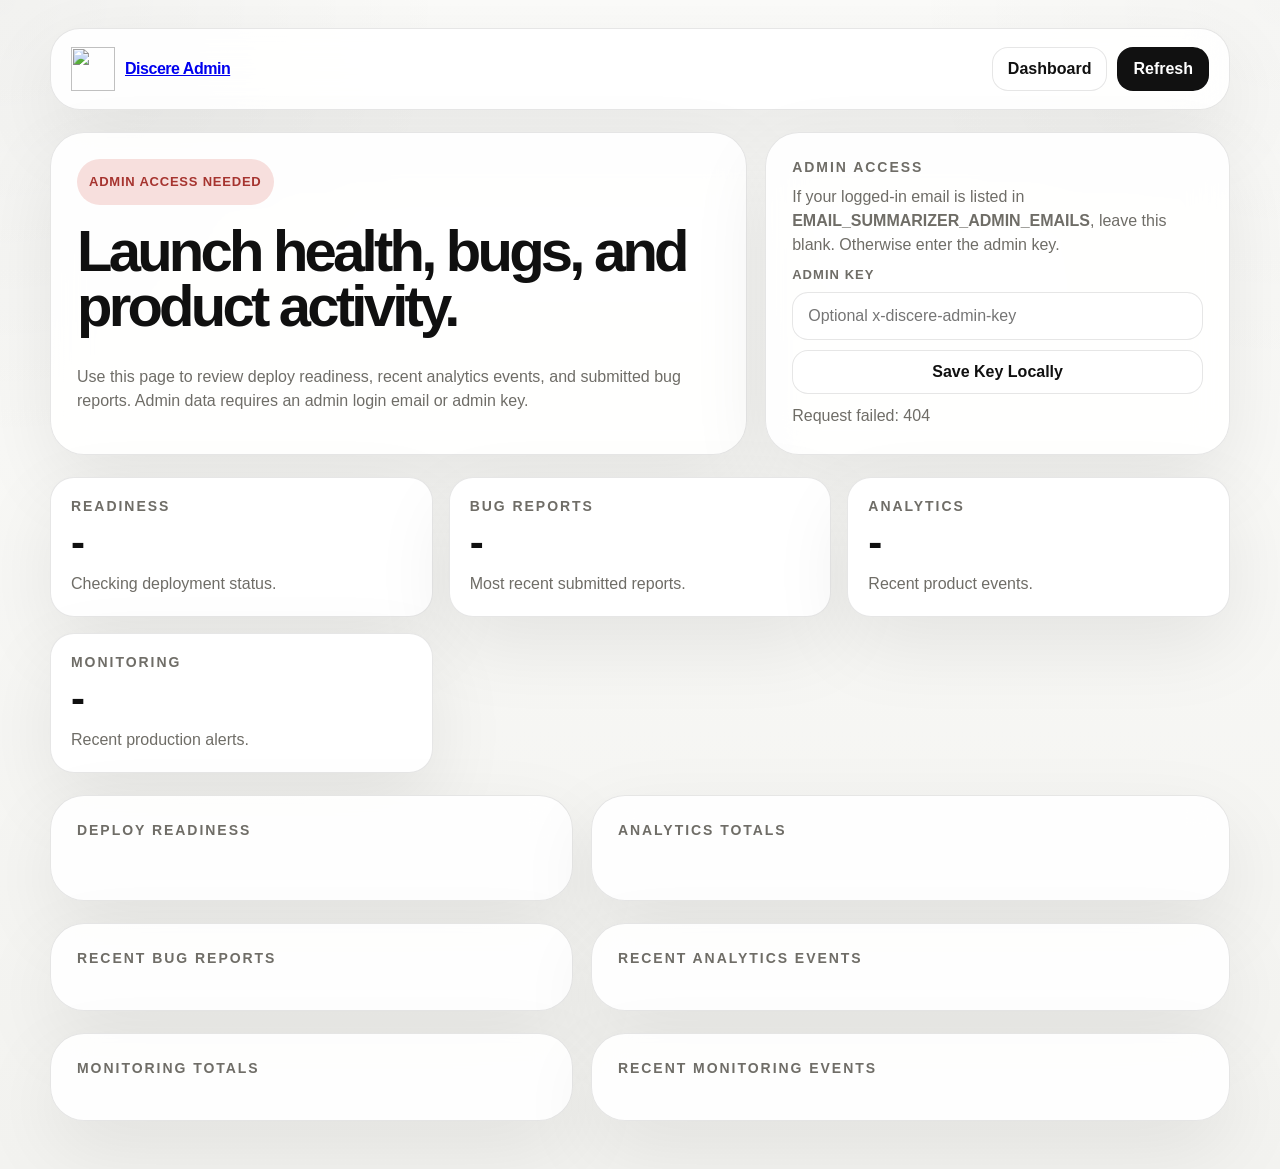
==== Email_Summarizer/dashboard_static/admin.html @ 5c973fde "Add launch readiness docs and monitoring" ====
<!doctype html>
<html lang="en">
  <head>
    <meta charset="utf-8" />
    <meta name="viewport" content="width=device-width, initial-scale=1" />
    <title>Discere Admin</title>
    <link rel="icon" type="image/png" href="/dashboard_static/discere-logo.png" />
    <link rel="apple-touch-icon" href="/dashboard_static/discere-logo.png" />
    <style>
      :root {
        --bg: #f3f3f0;
        --panel: rgba(255, 255, 255, 0.9);
        --panel-strong: #fff;
        --border: rgba(17, 17, 17, 0.1);
        --text: #101010;
        --muted: #6f6d67;
        --accent: #111;
        --green: #205f4f;
        --green-bg: #dfeee8;
        --red: #a6342f;
        --red-bg: #f7dfdd;
        --yellow: #765a14;
        --yellow-bg: #f3ead0;
        --shadow: 0 28px 80px rgba(10, 10, 10, 0.08);
      }

      * { box-sizing: border-box; }

      body {
        margin: 0;
        min-height: 100vh;
        font-family: -apple-system, BlinkMacSystemFont, "SF Pro Display", "SF Pro Text", "Segoe UI", sans-serif;
        color: var(--text);
        background:
          radial-gradient(circle at top left, rgba(0, 0, 0, 0.04), transparent 26%),
          radial-gradient(circle at top right, rgba(0, 0, 0, 0.025), transparent 22%),
          linear-gradient(180deg, #fbfbf9 0%, var(--bg) 100%);
      }

      .page {
        width: min(1180px, calc(100% - 40px));
        margin: 0 auto;
        padding: 28px 0 48px;
        display: grid;
        gap: 22px;
      }

      .topbar,
      .panel,
      .card {
        border: 1px solid var(--border);
        background: var(--panel);
        box-shadow: var(--shadow);
        backdrop-filter: blur(18px);
      }

      .topbar {
        border-radius: 30px;
        padding: 18px 20px;
        display: flex;
        align-items: center;
        justify-content: space-between;
        gap: 16px;
      }

      .brand {
        display: flex;
        align-items: center;
        gap: 10px;
        font-weight: 800;
        letter-spacing: -0.03em;
      }

      .brand img {
        width: 44px;
        height: 44px;
        object-fit: contain;
      }

      h1, h2, h3, p { margin: 0; }

      h1 {
        font-size: clamp(34px, 5vw, 58px);
        line-height: 0.95;
        letter-spacing: -0.065em;
      }

      h2 {
        font-size: 14px;
        letter-spacing: 0.14em;
        text-transform: uppercase;
        color: var(--muted);
      }

      h3 {
        font-size: 22px;
        letter-spacing: -0.045em;
      }

      p,
      .muted {
        color: var(--muted);
        line-height: 1.5;
      }

      a,
      button {
        font: inherit;
      }

      .button,
      button {
        border: 1px solid var(--border);
        border-radius: 16px;
        padding: 12px 15px;
        background: var(--accent);
        color: #fff;
        text-decoration: none;
        font-weight: 700;
        cursor: pointer;
      }

      .secondary {
        background: rgba(255, 255, 255, 0.88);
        color: var(--text);
      }

      .hero {
        display: grid;
        grid-template-columns: 1.2fr 0.8fr;
        gap: 18px;
        align-items: stretch;
      }

      .panel {
        border-radius: 34px;
        padding: 26px;
        display: grid;
        gap: 18px;
      }

      .key-box {
        display: grid;
        gap: 10px;
        align-content: start;
      }

      label {
        font-size: 13px;
        font-weight: 800;
        letter-spacing: 0.08em;
        text-transform: uppercase;
        color: var(--muted);
      }

      input {
        width: 100%;
        border: 1px solid var(--border);
        border-radius: 16px;
        padding: 14px 15px;
        font: inherit;
        background: #fff;
      }

      .status-pill {
        display: inline-flex;
        align-items: center;
        width: fit-content;
        gap: 8px;
        border-radius: 999px;
        padding: 8px 12px;
        font-size: 13px;
        font-weight: 800;
        letter-spacing: 0.06em;
        text-transform: uppercase;
        background: var(--yellow-bg);
        color: var(--yellow);
      }

      .status-pill.ready {
        background: var(--green-bg);
        color: var(--green);
      }

      .status-pill.error {
        background: var(--red-bg);
        color: var(--red);
      }

      .grid {
        display: grid;
        grid-template-columns: repeat(3, 1fr);
        gap: 16px;
      }

      .card {
        border-radius: 24px;
        padding: 20px;
        display: grid;
        gap: 10px;
        background: var(--panel-strong);
      }

      .metric {
        font-size: 42px;
        line-height: 0.9;
        letter-spacing: -0.06em;
        font-weight: 850;
      }

      .split {
        display: grid;
        grid-template-columns: 0.9fr 1.1fr;
        gap: 18px;
      }

      .list {
        display: grid;
        gap: 10px;
      }

      .row {
        border: 1px solid var(--border);
        border-radius: 18px;
        padding: 14px;
        background: rgba(255, 255, 255, 0.72);
        display: grid;
        gap: 6px;
      }

      .row-head {
        display: flex;
        justify-content: space-between;
        gap: 12px;
        align-items: start;
      }

      .tag {
        display: inline-flex;
        width: fit-content;
        border-radius: 999px;
        padding: 5px 8px;
        background: #efeee9;
        color: #333;
        font-size: 12px;
        font-weight: 800;
        letter-spacing: 0.08em;
        text-transform: uppercase;
      }

      .checks {
        display: grid;
        grid-template-columns: repeat(2, minmax(0, 1fr));
        gap: 8px;
      }

      .check {
        border-radius: 14px;
        padding: 10px 12px;
        background: #f2f1ed;
        color: var(--muted);
        font-size: 13px;
        display: flex;
        justify-content: space-between;
        gap: 10px;
      }

      .check.ok {
        background: var(--green-bg);
        color: var(--green);
      }

      .check.bad {
        background: var(--red-bg);
        color: var(--red);
      }

      pre {
        white-space: pre-wrap;
        word-break: break-word;
        margin: 0;
        color: var(--muted);
        font-size: 12px;
      }

      @media (max-width: 900px) {
        .hero,
        .split,
        .grid,
        .checks {
          grid-template-columns: 1fr;
        }
      }
    </style>
  </head>
  <body>
    <div class="page">
      <header class="topbar">
        <a class="brand" href="/" aria-label="Discere home">
          <img src="/dashboard_static/discere-logo.png" alt="" />
          <span>Discere Admin</span>
        </a>
        <div style="display:flex; gap:10px; flex-wrap:wrap; justify-content:flex-end;">
          <a class="button secondary" href="/dashboard">Dashboard</a>
          <button id="refreshButton" type="button">Refresh</button>
        </div>
      </header>

      <section class="hero">
        <div class="panel">
          <span id="overallStatus" class="status-pill">Checking</span>
          <h1>Launch health, bugs, and product activity.</h1>
          <p>Use this page to review deploy readiness, recent analytics events, and submitted bug reports. Admin data requires an admin login email or admin key.</p>
        </div>

        <div class="panel key-box">
          <h2>Admin Access</h2>
          <p>If your logged-in email is listed in <strong>EMAIL_SUMMARIZER_ADMIN_EMAILS</strong>, leave this blank. Otherwise enter the admin key.</p>
          <label for="adminKeyInput">Admin Key</label>
          <input id="adminKeyInput" type="password" placeholder="Optional x-discere-admin-key" autocomplete="off" />
          <button id="saveKeyButton" class="secondary" type="button">Save Key Locally</button>
          <p id="accessStatus" class="muted">Loading admin data...</p>
        </div>
      </section>

      <section class="grid">
        <div class="card">
          <h2>Readiness</h2>
          <div id="readinessMetric" class="metric">-</div>
          <p id="readinessCopy">Checking deployment status.</p>
        </div>
        <div class="card">
          <h2>Bug Reports</h2>
          <div id="bugMetric" class="metric">-</div>
          <p>Most recent submitted reports.</p>
        </div>
        <div class="card">
          <h2>Analytics</h2>
          <div id="analyticsMetric" class="metric">-</div>
          <p>Recent product events.</p>
        </div>
        <div class="card">
          <h2>Monitoring</h2>
          <div id="monitoringMetric" class="metric">-</div>
          <p>Recent production alerts.</p>
        </div>
      </section>

      <section class="split">
        <div class="panel">
          <h2>Deploy Readiness</h2>
          <div id="checksList" class="checks"></div>
          <div id="readinessMessages" class="list"></div>
        </div>

        <div class="panel">
          <h2>Analytics Totals</h2>
          <div id="analyticsTotals" class="list"></div>
        </div>
      </section>

      <section class="split">
        <div class="panel">
          <h2>Recent Bug Reports</h2>
          <div id="bugReports" class="list"></div>
        </div>

        <div class="panel">
          <h2>Recent Analytics Events</h2>
          <div id="analyticsEvents" class="list"></div>
        </div>
      </section>

      <section class="split">
        <div class="panel">
          <h2>Monitoring Totals</h2>
          <div id="monitoringTotals" class="list"></div>
        </div>

        <div class="panel">
          <h2>Recent Monitoring Events</h2>
          <div id="monitoringEvents" class="list"></div>
        </div>
      </section>
    </div>

    <script>
      const adminKeyInput = document.getElementById("adminKeyInput");
      const saveKeyButton = document.getElementById("saveKeyButton");
      const refreshButton = document.getElementById("refreshButton");
      const accessStatus = document.getElementById("accessStatus");
      const overallStatus = document.getElementById("overallStatus");
      const readinessMetric = document.getElementById("readinessMetric");
      const readinessCopy = document.getElementById("readinessCopy");
      const bugMetric = document.getElementById("bugMetric");
      const analyticsMetric = document.getElementById("analyticsMetric");
      const monitoringMetric = document.getElementById("monitoringMetric");
      const checksList = document.getElementById("checksList");
      const readinessMessages = document.getElementById("readinessMessages");
      const analyticsTotals = document.getElementById("analyticsTotals");
      const bugReports = document.getElementById("bugReports");
      const analyticsEvents = document.getElementById("analyticsEvents");
      const monitoringTotals = document.getElementById("monitoringTotals");
      const monitoringEvents = document.getElementById("monitoringEvents");

      adminKeyInput.value = localStorage.getItem("discereAdminKey") || "";

      function adminHeaders() {
        const key = adminKeyInput.value.trim();
        return key ? { "x-discere-admin-key": key } : {};
      }

      function formatDate(value) {
        if (!value) return "";
        const date = new Date(value);
        if (Number.isNaN(date.getTime())) return value;
        return date.toLocaleString([], { dateStyle: "medium", timeStyle: "short" });
      }

      function renderEmpty(target, text) {
        target.innerHTML = `<p class="muted">${text}</p>`;
      }

      function renderReadiness(data) {
        const ready = data.status === "ready";
        readinessMetric.textContent = ready ? "Ready" : "Check";
        readinessCopy.textContent = ready ? "No blocking readiness errors." : "Review readiness errors before launch.";
        overallStatus.textContent = ready ? "Ready" : "Needs Attention";
        overallStatus.className = `status-pill ${ready ? "ready" : "error"}`;

        const checks = data.checks || {};
        checksList.innerHTML = Object.entries(checks).map(([key, value]) => `
          <div class="check ${value === true ? "ok" : value === false ? "bad" : ""}">
            <span>${key.replaceAll("_", " ")}</span>
            <strong>${String(value)}</strong>
          </div>
        `).join("");

        const messages = [
          ...(data.errors || []).map((message) => ({ type: "Error", message })),
          ...(data.warnings || []).map((message) => ({ type: "Warning", message })),
        ];
        if (!messages.length) {
          renderEmpty(readinessMessages, "No readiness errors or warnings.");
          return;
        }
        readinessMessages.innerHTML = messages.map((item) => `
          <div class="row">
            <span class="tag">${item.type}</span>
            <p>${item.message}</p>
          </div>
        `).join("");
      }

      function renderAnalytics(data) {
        const totals = data.totals || [];
        const events = data.events || [];
        analyticsMetric.textContent = String(events.length);

        if (!totals.length) {
          renderEmpty(analyticsTotals, "No analytics events yet.");
        } else {
          analyticsTotals.innerHTML = totals.map((item) => `
            <div class="row">
              <div class="row-head">
                <h3>${item.event_name}</h3>
                <span class="tag">${item.count}</span>
              </div>
            </div>
          `).join("");
        }

        if (!events.length) {
          renderEmpty(analyticsEvents, "No recent analytics events.");
        } else {
          analyticsEvents.innerHTML = events.map((event) => `
            <div class="row">
              <div class="row-head">
                <h3>${event.event_name}</h3>
                <span class="tag">${formatDate(event.created_at)}</span>
              </div>
              <p>User: ${event.user_id || "unknown"}</p>
              <pre>${event.metadata_json || "{}"}</pre>
            </div>
          `).join("");
        }
      }

      function renderBugReports(data) {
        const reports = data.bug_reports || [];
        bugMetric.textContent = String(reports.length);
        if (!reports.length) {
          renderEmpty(bugReports, "No bug reports submitted yet.");
          return;
        }
        bugReports.innerHTML = reports.map((report) => `
          <div class="row">
            <div class="row-head">
              <h3>${report.title || "Untitled bug"}</h3>
              <span class="tag">${formatDate(report.created_at)}</span>
            </div>
            <p>${report.description || ""}</p>
            <p>User: ${report.email || report.user_id || "unknown"}</p>
            ${report.page_url ? `<p>Page: ${report.page_url}</p>` : ""}
          </div>
        `).join("");
      }

      function renderMonitoring(data) {
        const totals = data.totals || [];
        const events = data.events || [];
        monitoringMetric.textContent = String(events.length);

        if (!totals.length) {
          renderEmpty(monitoringTotals, "No monitoring alerts in the last 24 hours.");
        } else {
          monitoringTotals.innerHTML = totals.map((item) => `
            <div class="row">
              <div class="row-head">
                <h3>${item.category}</h3>
                <span class="tag">${item.severity}: ${item.count}</span>
              </div>
            </div>
          `).join("");
        }

        if (!events.length) {
          renderEmpty(monitoringEvents, "No recent monitoring events.");
        } else {
          monitoringEvents.innerHTML = events.map((event) => `
            <div class="row">
              <div class="row-head">
                <h3>${event.event_name}</h3>
                <span class="tag">${event.severity}</span>
              </div>
              <p>${event.category} • ${event.request_method || ""} ${event.request_path || ""} • ${formatDate(event.created_at)}</p>
              <p>User: ${event.user_id || "unknown"} • IP: ${event.client_ip || "unknown"}</p>
              <pre>${event.metadata_json || "{}"}</pre>
            </div>
          `).join("");
        }
      }

      async function loadJson(url, options = {}) {
        const response = await fetch(url, options);
        const data = await response.json().catch(() => ({}));
        if (!response.ok) {
          throw new Error(data.detail || `Request failed: ${response.status}`);
        }
        return data;
      }

      async function refreshAdmin() {
        accessStatus.textContent = "Loading admin data...";
        refreshButton.disabled = true;
        try {
          const [readiness, analytics, bugs, monitoring] = await Promise.all([
            loadJson("/health/readiness"),
            loadJson("/admin/analytics?limit=100", { headers: adminHeaders() }),
            loadJson("/admin/bug-reports?limit=100", { headers: adminHeaders() }),
            loadJson("/admin/monitoring?limit=100", { headers: adminHeaders() }),
          ]);
          renderReadiness(readiness);
          renderAnalytics(analytics);
          renderBugReports(bugs);
          renderMonitoring(monitoring);
          accessStatus.textContent = "Admin data loaded.";
        } catch (error) {
          accessStatus.textContent = error.message;
          overallStatus.textContent = "Admin Access Needed";
          overallStatus.className = "status-pill error";
        } finally {
          refreshButton.disabled = false;
        }
      }

      saveKeyButton.addEventListener("click", () => {
        localStorage.setItem("discereAdminKey", adminKeyInput.value.trim());
        refreshAdmin();
      });
      refreshButton.addEventListener("click", refreshAdmin);
      refreshAdmin();
    </script>
  </body>
</html>
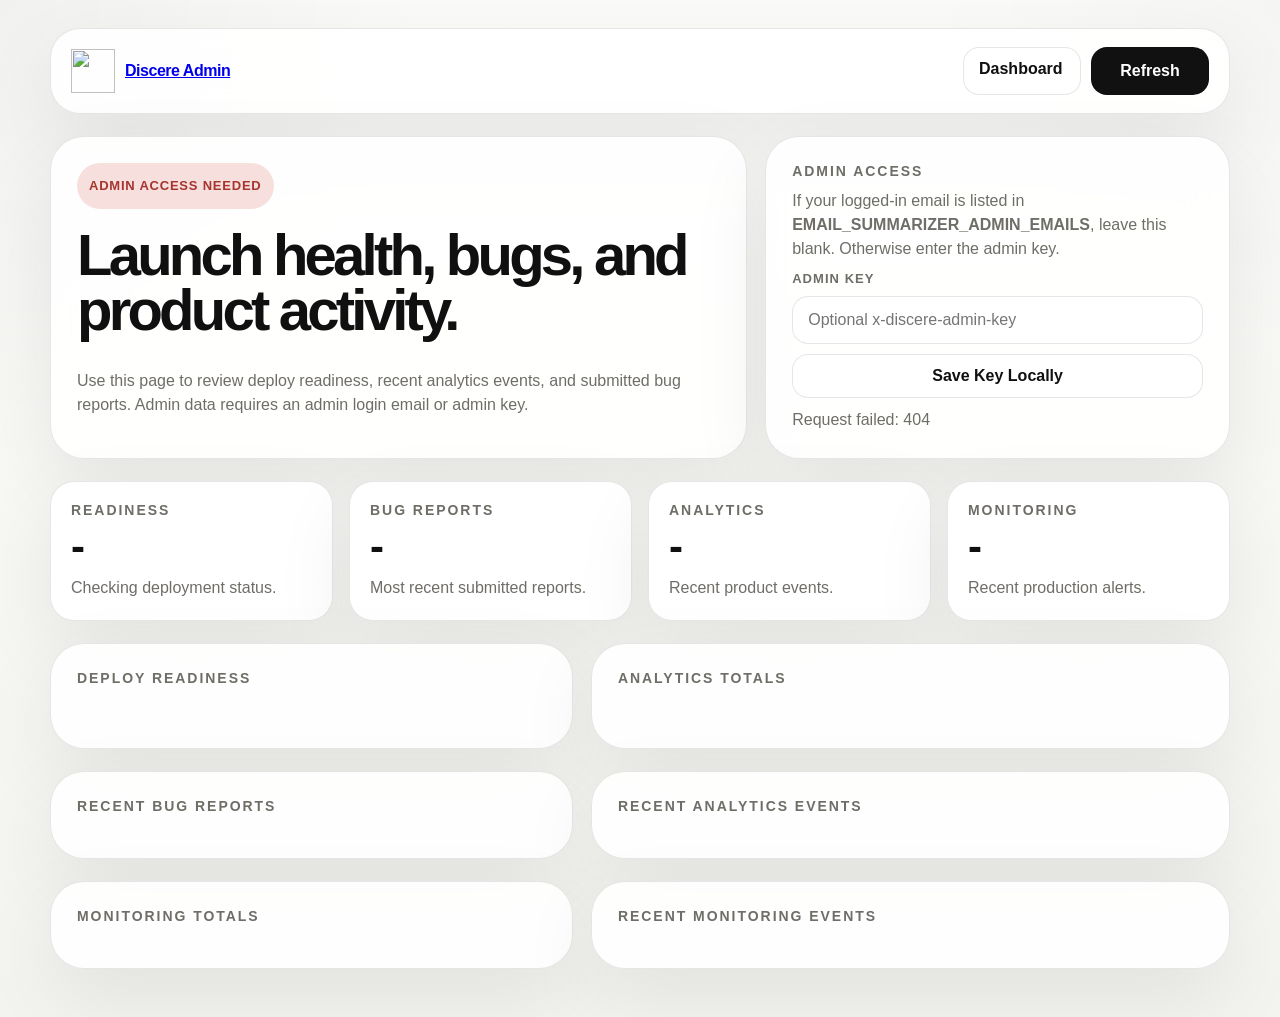
==== commit a707b372: "Polish launch UI and checklist" ====
--- a/Email_Summarizer/dashboard_static/admin.html
+++ b/Email_Summarizer/dashboard_static/admin.html
@@ -63,6 +63,13 @@
         gap: 16px;
       }
 
+      .topbar > div:last-child .button,
+      .topbar > div:last-child button {
+        min-width: 118px;
+        min-height: 48px;
+        justify-content: center;
+      }
+
       .brand {
         display: flex;
         align-items: center;
@@ -189,7 +196,7 @@
 
       .grid {
         display: grid;
-        grid-template-columns: repeat(3, 1fr);
+        grid-template-columns: repeat(4, minmax(0, 1fr));
         gap: 16px;
       }
 
@@ -198,6 +205,7 @@
         padding: 20px;
         display: grid;
         gap: 10px;
+        align-content: start;
         background: var(--panel-strong);
       }
 
@@ -283,11 +291,22 @@
         font-size: 12px;
       }
 
+      @media (max-width: 1100px) {
+        .grid {
+          grid-template-columns: repeat(2, minmax(0, 1fr));
+        }
+      }
+
       @media (max-width: 900px) {
         .hero,
         .split,
-        .grid,
         .checks {
+          grid-template-columns: 1fr;
+        }
+      }
+
+      @media (max-width: 640px) {
+        .grid {
           grid-template-columns: 1fr;
         }
       }
